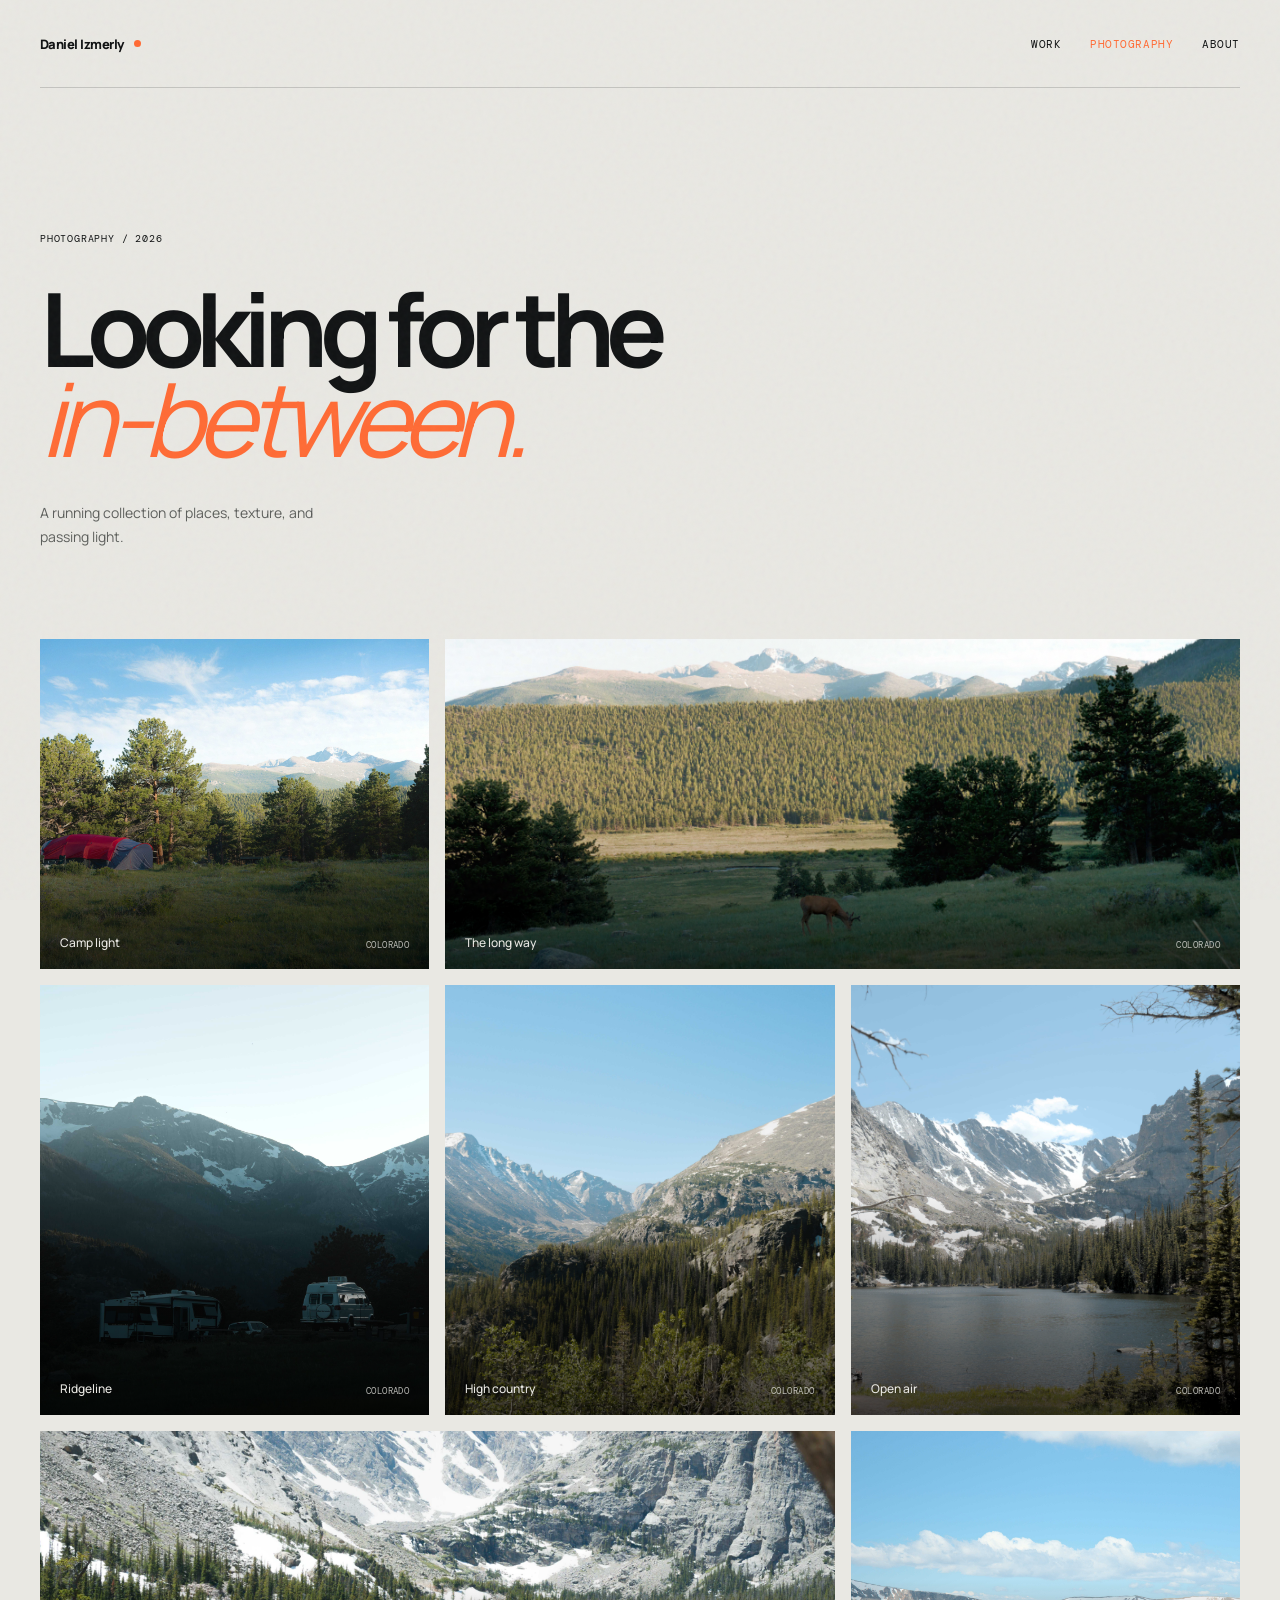
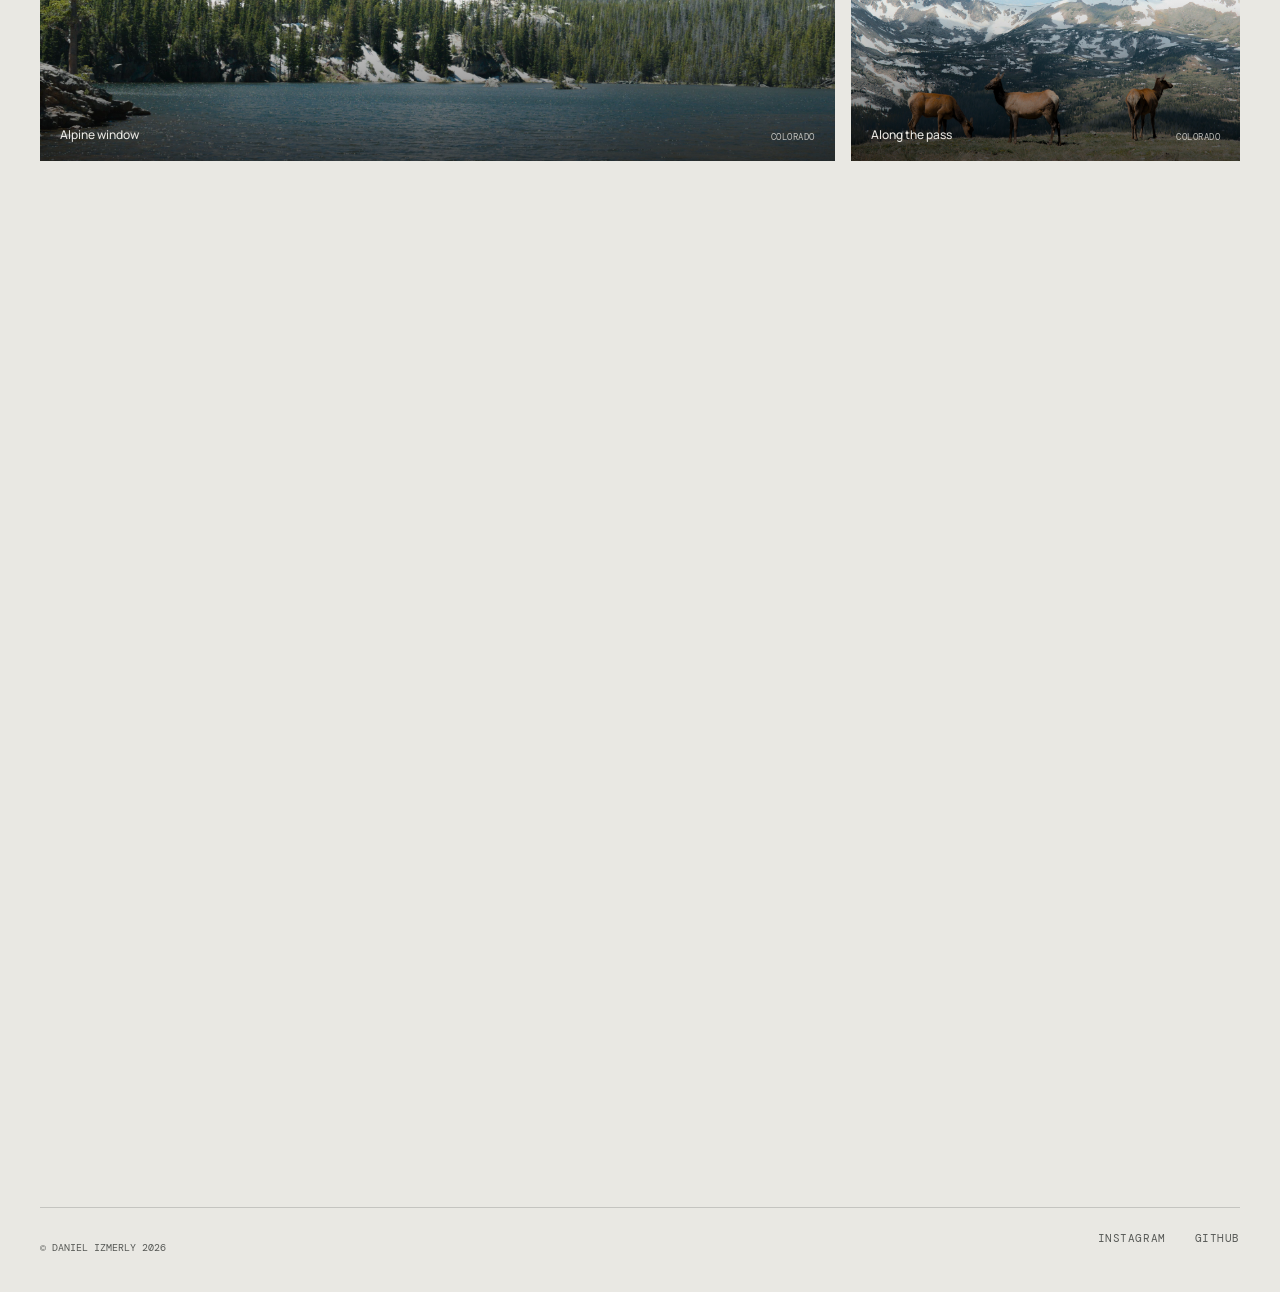
==== photography.html @ 625dc452 "vibecoded ah website" ====
<!doctype html>
<html lang="en"><head><meta charset="UTF-8"><meta name="viewport" content="width=device-width, initial-scale=1.0"><meta name="description" content="Photography by Your Name."><link rel="stylesheet" href="styles.css"><title>Photography — Your Name</title></head>
<body class="photo-page"><div class="grain" aria-hidden="true"></div><header class="site-header"><a class="wordmark" href="index.html" aria-label="Back home"><span data-name>Your Name</span><i></i></a><nav class="desktop-nav" aria-label="Primary navigation"><a href="index.html#work">Work</a><a class="active" href="photography.html">Photography</a><a href="index.html#about">About</a></nav><a class="back-link" href="index.html">← Home</a></header>
<main><section class="photo-hero section-wrap"><p class="eyebrow reveal">Photography / 2026</p><h1 class="reveal">Looking for the<br><em>in-between.</em></h1><p class="reveal">A running collection of places, texture, and passing light.</p></section><section class="photo-grid section-wrap" data-photo-grid aria-label="Photography collection"></section><section class="contact-strip section-wrap reveal"><p>Like what you see?</p><a class="text-link" data-social="instagram" href="#" target="_blank" rel="noreferrer">Follow along on Instagram <span aria-hidden="true">↗</span></a></section></main>
<footer class="site-footer section-wrap"><p>© <span data-name>Your Name</span> <span id="year"></span></p><div><a data-social="instagram" href="#" target="_blank" rel="noreferrer">Instagram</a><a data-social="github" href="#" target="_blank" rel="noreferrer">GitHub</a></div></footer><dialog id="lightbox" aria-label="Photography preview"><button class="close-button" data-close-lightbox aria-label="Close preview">×</button><img data-lightbox-image alt="" hidden><div data-lightbox-placeholder class="lightbox-placeholder"></div><p data-lightbox-caption></p></dialog><script type="module" src="app.js"></script><script>document.querySelector('#year').textContent = new Date().getFullYear()</script></body></html>
---- styles.css ----
@import url('https://fonts.googleapis.com/css2?family=DM+Mono:wght@400;500&family=Manrope:wght@400;500;600;700;800&display=swap');

:root { /* Palette lives here: change these six values to retheme the whole site. */ --ink:#111314; --paper:#e9e8e3; --muted:#989995; --line:rgba(17,19,20,.17); --orange:#ff6b35; --teal:#4fc7c4; --sans:Manrope,Arial,sans-serif; --mono:"DM Mono",monospace; }
* { box-sizing:border-box; } html { scroll-behavior:smooth; } body { margin:0; background:var(--paper); color:var(--ink); font-family:var(--sans); } a { color:inherit; text-decoration:none; } button { font:inherit; } .grain { position:fixed; inset:0; z-index:10; pointer-events:none; opacity:.055; background-image:url("data:image/svg+xml,%3Csvg viewBox='0 0 180 180' xmlns='http://www.w3.org/2000/svg'%3E%3Cfilter id='n'%3E%3CfeTurbulence type='fractalNoise' baseFrequency='.9' numOctaves='4' stitchTiles='stitch'/%3E%3C/filter%3E%3Crect width='100%25' height='100%25' filter='url(%23n)' opacity='.7'/%3E%3C/svg%3E"); }
.section-wrap { width:min(1320px, calc(100% - 80px)); margin-inline:auto; }.site-header { height:88px; width:min(1320px, calc(100% - 80px)); margin:auto; display:flex; align-items:center; justify-content:space-between; position:relative; z-index:20; border-bottom:1px solid var(--line); }.wordmark { display:flex; align-items:center; gap:10px; font-size:13px; font-weight:800; letter-spacing:-.04em; }.wordmark i { width:7px; height:7px; display:block; border-radius:50%; background:var(--orange); }.desktop-nav,.site-footer div { display:flex; gap:29px; font:11px var(--mono); text-transform:uppercase; letter-spacing:.05em; }.desktop-nav a,.site-footer a { transition:color .2s ease; }.desktop-nav a:hover,.site-footer a:hover,.desktop-nav .active { color:var(--orange); }.menu-button,.mobile-nav,.back-link { display:none; }
.hero { position:relative; min-height:calc(100vh - 88px); padding-top:clamp(75px,13vh,170px); overflow:hidden; }.hero-kicker,.eyebrow { margin:0; font:10px var(--mono); text-transform:uppercase; letter-spacing:.08em; }.pulse { width:7px; height:7px; display:inline-block; background:var(--teal); border-radius:50%; margin-right:8px; box-shadow:0 0 0 5px rgba(79,199,196,.15); }.hero h1 { max-width:1120px; margin:45px 0 0; font-size:clamp(48px,7.45vw,120px); letter-spacing:-.075em; line-height:.97; font-weight:700; position:relative; z-index:1; }.hero h1 span { display:block; }.hero h1 span:last-child { color:#4c4d4a; margin-left:clamp(20px,8vw,160px); }.hero-foot { margin-top:clamp(68px,13vh,155px); padding:20px 0; border-top:1px solid var(--line); display:flex; align-items:flex-start; justify-content:space-between; gap:20px; position:relative; z-index:2; }.hero-foot p { max-width:370px; margin:0; font-size:14px; line-height:1.65; color:#4c4d4a; }.round-link { display:flex; gap:20px; align-items:center; padding:13px 16px 13px 20px; border:1px solid var(--ink); border-radius:99px; white-space:nowrap; font:11px var(--mono); text-transform:uppercase; }.round-link span { width:23px; height:23px; display:grid; place-content:center; border-radius:50%; color:var(--paper); background:var(--ink); transition:transform .25s ease; }.round-link:hover span { transform:rotate(-45deg); }.hero-orb { width:clamp(290px,42vw,620px); aspect-ratio:1; position:absolute; right:-11%; bottom:-15%; border-radius:50%; background:radial-gradient(circle at 32% 32%,#e9e7dd 0 3%,#ababaa 4%,#4b4d4a 28%,#202222 58%,#111314 71%); box-shadow:-32px -32px 80px rgba(255,107,53,.13); }
.work-section { padding-top:150px; }.section-heading { display:flex; justify-content:space-between; padding-bottom:15px; border-bottom:1px solid var(--ink); }.project-list { border-bottom:1px solid var(--line); }.project-card { position:relative; display:grid; grid-template-columns:100px 1fr auto; gap:30px; align-items:start; padding:44px 0 39px; border-top:1px solid var(--line); }.project-card:first-child { border-top:0; }.project-number { font:11px var(--mono); color:var(--muted); }.project-card h3 { margin:12px 0 11px; font-size:clamp(25px,3vw,43px); line-height:1; letter-spacing:-.065em; }.project-copy { margin:0; max-width:500px; color:#5e5f5d; font-size:13px; line-height:1.7; }.tags { list-style:none; padding:0; margin:22px 0 0; display:flex; flex-wrap:wrap; gap:6px; }.tags li { padding:5px 8px; border:1px solid var(--line); border-radius:3px; font:9px var(--mono); text-transform:uppercase; }.text-link { align-self:center; font:11px var(--mono); text-transform:uppercase; white-space:nowrap; letter-spacing:.02em; }.text-link span { color:var(--orange); display:inline-block; transition:transform .2s ease; }.text-link:hover span { transform:translate(3px,-3px); }.section-tail { padding-top:26px; text-align:right; }
/* Swap the image path here to feature another photograph on the home page. */
.photo-callout { margin-top:170px; min-height:480px; padding:clamp(40px,6vw,90px); background:linear-gradient(90deg,rgba(17,19,20,.95) 0%,rgba(17,19,20,.76) 48%,rgba(17,19,20,.16) 100%),url("photos/DSC01465.jpg") center/cover; color:var(--paper); position:relative; overflow:hidden; display:flex; flex-direction:column; align-items:flex-start; }.photo-callout h2 { margin:25px 0 0; font-size:clamp(38px,5vw,72px); letter-spacing:-.07em; line-height:.93; }.callout-art { position:absolute; inset:0 0 0 auto; width:43%; background:linear-gradient(137deg,transparent 0 18%,rgba(255,255,255,.1) 18% 19%,transparent 19% 40%,var(--orange) 40% 41%,transparent 41% 66%,transparent 66% 100%); }.callout-art:before { content:""; position:absolute; inset:14% 20%; border-radius:50%; background:radial-gradient(circle at 68% 28%,#f8f7ee 0 2%,#ffb476 3%,#ff6b35 16%,transparent 47%); mix-blend-mode:screen; }.callout-art span { position:absolute; right:36px; bottom:35px; text-align:right; font:10px/1.55 var(--mono); text-transform:uppercase; }.round-link.light { border-color:var(--paper); margin-top:auto; position:relative; z-index:1; }.round-link.light span { background:var(--paper); color:var(--ink); }
.about-section { padding:170px 0; }.about-grid { display:grid; grid-template-columns:1.45fr .55fr; gap:60px; margin-top:35px; }.about-grid h2 { margin:0; font-size:clamp(34px,4.5vw,66px); line-height:.99; letter-spacing:-.065em; }.about-copy { align-self:end; color:#535552; font-size:14px; line-height:1.7; }.about-copy p { margin:0 0 34px; }.site-footer { display:flex; justify-content:space-between; padding:23px 0 28px; border-top:1px solid var(--line); color:#575956; font:10px var(--mono); text-transform:uppercase; }
.photo-hero { padding:clamp(95px,16vh,190px) 0 90px; }.photo-hero h1 { font-size:clamp(55px,8vw,128px); line-height:.88; letter-spacing:-.08em; margin:38px 0; }.photo-hero h1 em { color:var(--orange); font-weight:400; }.photo-hero > p:last-child { max-width:320px; margin:0; color:#5c5e5b; font-size:14px; line-height:1.7; }.photo-grid { display:grid; grid-template-columns:repeat(12,1fr); grid-auto-flow:dense; gap:16px; padding-bottom:140px; }.photo-card { min-height:330px; grid-column:span 4; border:0; padding:0; position:relative; overflow:hidden; background:#2b2c2b; color:var(--paper); text-align:left; cursor:zoom-in; }.photo-card:nth-child(2),.photo-card:nth-child(5) { grid-column:span 8; }.photo-card:nth-child(3) { min-height:430px; }.photo-card img { width:100%; height:100%; position:absolute; inset:0; object-fit:cover; transition:transform .7s cubic-bezier(.2,.8,.2,1); }.photo-card:hover img { transform:scale(1.045); }.photo-shade { position:absolute; inset:0; background:linear-gradient(0deg,rgba(0,0,0,.65),transparent 55%); }.photo-meta { position:absolute; inset:auto 20px 18px; display:flex; justify-content:space-between; align-items:end; font-size:12px; }.photo-meta strong { font-weight:500; }.photo-meta em { font:9px var(--mono); text-transform:uppercase; letter-spacing:.05em; opacity:.78; }.photo-placeholder,.lightbox-placeholder { position:absolute; inset:0; overflow:hidden; }.photo-placeholder:before,.lightbox-placeholder:before { content:""; position:absolute; width:75%; aspect-ratio:1; left:18%; top:10%; border-radius:50%; filter:blur(1px); }.photo-placeholder:after,.lightbox-placeholder:after { content:""; position:absolute; width:160%; height:45%; left:-35%; bottom:-18%; transform:rotate(-16deg); background:rgba(0,0,0,.36); }.photo-placeholder span { position:absolute; z-index:1; top:18px; left:20px; font:10px var(--mono); color:rgba(255,255,255,.7); }.tone-amber { background:linear-gradient(145deg,#312b28,#ad6c4c); }.tone-amber:before { background:radial-gradient(circle,#ffbd88,#ff6b35 27%,transparent 64%); }.tone-teal { background:linear-gradient(145deg,#122727,#519391); }.tone-teal:before { background:radial-gradient(circle,#a8dfd9,#4fc7c4 25%,transparent 65%); }.tone-graphite { background:linear-gradient(145deg,#171819,#777a78); }.tone-graphite:before { background:radial-gradient(circle,#e6e4dc,#797b78 26%,transparent 65%); }.tone-orange { background:linear-gradient(145deg,#4b251b,#d65f31); }.tone-orange:before { background:radial-gradient(circle,#f8d2a8,#ff6b35 25%,transparent 63%); }.tone-silver { background:linear-gradient(145deg,#4e5355,#bab8af); }.tone-silver:before { background:radial-gradient(circle,#f5f4ec,#c4c7c1 23%,transparent 65%); }.contact-strip { border-top:1px solid var(--ink); padding:25px 0 135px; display:flex; align-items:center; justify-content:space-between; font-size:clamp(21px,3vw,40px); letter-spacing:-.05em; }.contact-strip p { margin:0; }
dialog { width:min(90vw,1000px); padding:0; border:0; background:transparent; color:var(--paper); } dialog::backdrop { background:rgba(0,0,0,.83); backdrop-filter:blur(8px); } dialog img,dialog .lightbox-placeholder { position:relative; display:block; width:100%; max-height:78vh; object-fit:contain; background:#202222; } dialog .lightbox-placeholder { height:min(68vw,600px); } dialog p { margin:12px 0; font:11px var(--mono); text-transform:uppercase; }.close-button { position:fixed; top:24px; right:28px; width:42px; height:42px; border:1px solid rgba(255,255,255,.55); border-radius:50%; color:white; background:transparent; font-size:27px; cursor:pointer; }.reveal { opacity:0; transform:translateY(18px); transition:opacity .7s ease,transform .7s cubic-bezier(.2,.65,.2,1); }.reveal.is-visible { opacity:1; transform:translateY(0); }
@media (prefers-reduced-motion:reduce) { *,*::before,*::after { scroll-behavior:auto!important; animation-duration:.01ms!important; transition-duration:.01ms!important; } .reveal { opacity:1; transform:none; } }
/* A compact mobile layout, including the accessible menu toggle. */
@media (max-width:760px) { .section-wrap,.site-header { width:calc(100% - 40px); }.site-header { height:74px; }.desktop-nav { display:none; }.menu-button { display:block; padding:0; border:0; background:transparent; font:10px var(--mono); text-transform:uppercase; }.mobile-nav { display:none; position:absolute; right:0; top:64px; width:190px; padding:16px; background:var(--ink); color:var(--paper); box-shadow:0 12px 30px rgba(0,0,0,.18); }.mobile-nav.is-open { display:grid; gap:15px; }.mobile-nav a { font:11px var(--mono); text-transform:uppercase; }.back-link { display:block; font:10px var(--mono); text-transform:uppercase; }.hero { min-height:600px; padding-top:78px; }.hero h1 { margin-top:35px; font-size:14vw; }.hero h1 span:last-child { margin-left:24px; }.hero-foot { margin-top:75px; }.hero-foot p { font-size:12px; }.round-link { padding:10px 11px 10px 14px; font-size:9px; gap:9px; }.round-link span { width:19px; height:19px; }.hero-orb { width:310px; right:-30%; bottom:-8%; }.work-section { padding-top:100px; }.project-card { grid-template-columns:35px 1fr; padding:32px 0; gap:16px; }.project-card .text-link { grid-column:2; margin-top:8px; }.photo-callout { margin-top:95px; min-height:430px; padding:32px; }.callout-art { width:58%; opacity:.84; }.about-section { padding:100px 0; }.about-grid { grid-template-columns:1fr; gap:34px; }.site-footer { align-items:flex-start; gap:20px; flex-direction:column; }.site-footer div { gap:16px; }.photo-hero { padding:95px 0 65px; }.photo-grid { grid-template-columns:1fr; gap:12px; padding-bottom:85px; }.photo-card,.photo-card:nth-child(2),.photo-card:nth-child(5) { min-height:310px; grid-column:auto; }.photo-card:nth-child(3) { min-height:380px; }.contact-strip { padding-bottom:85px; flex-direction:column; gap:20px; align-items:flex-start; } }
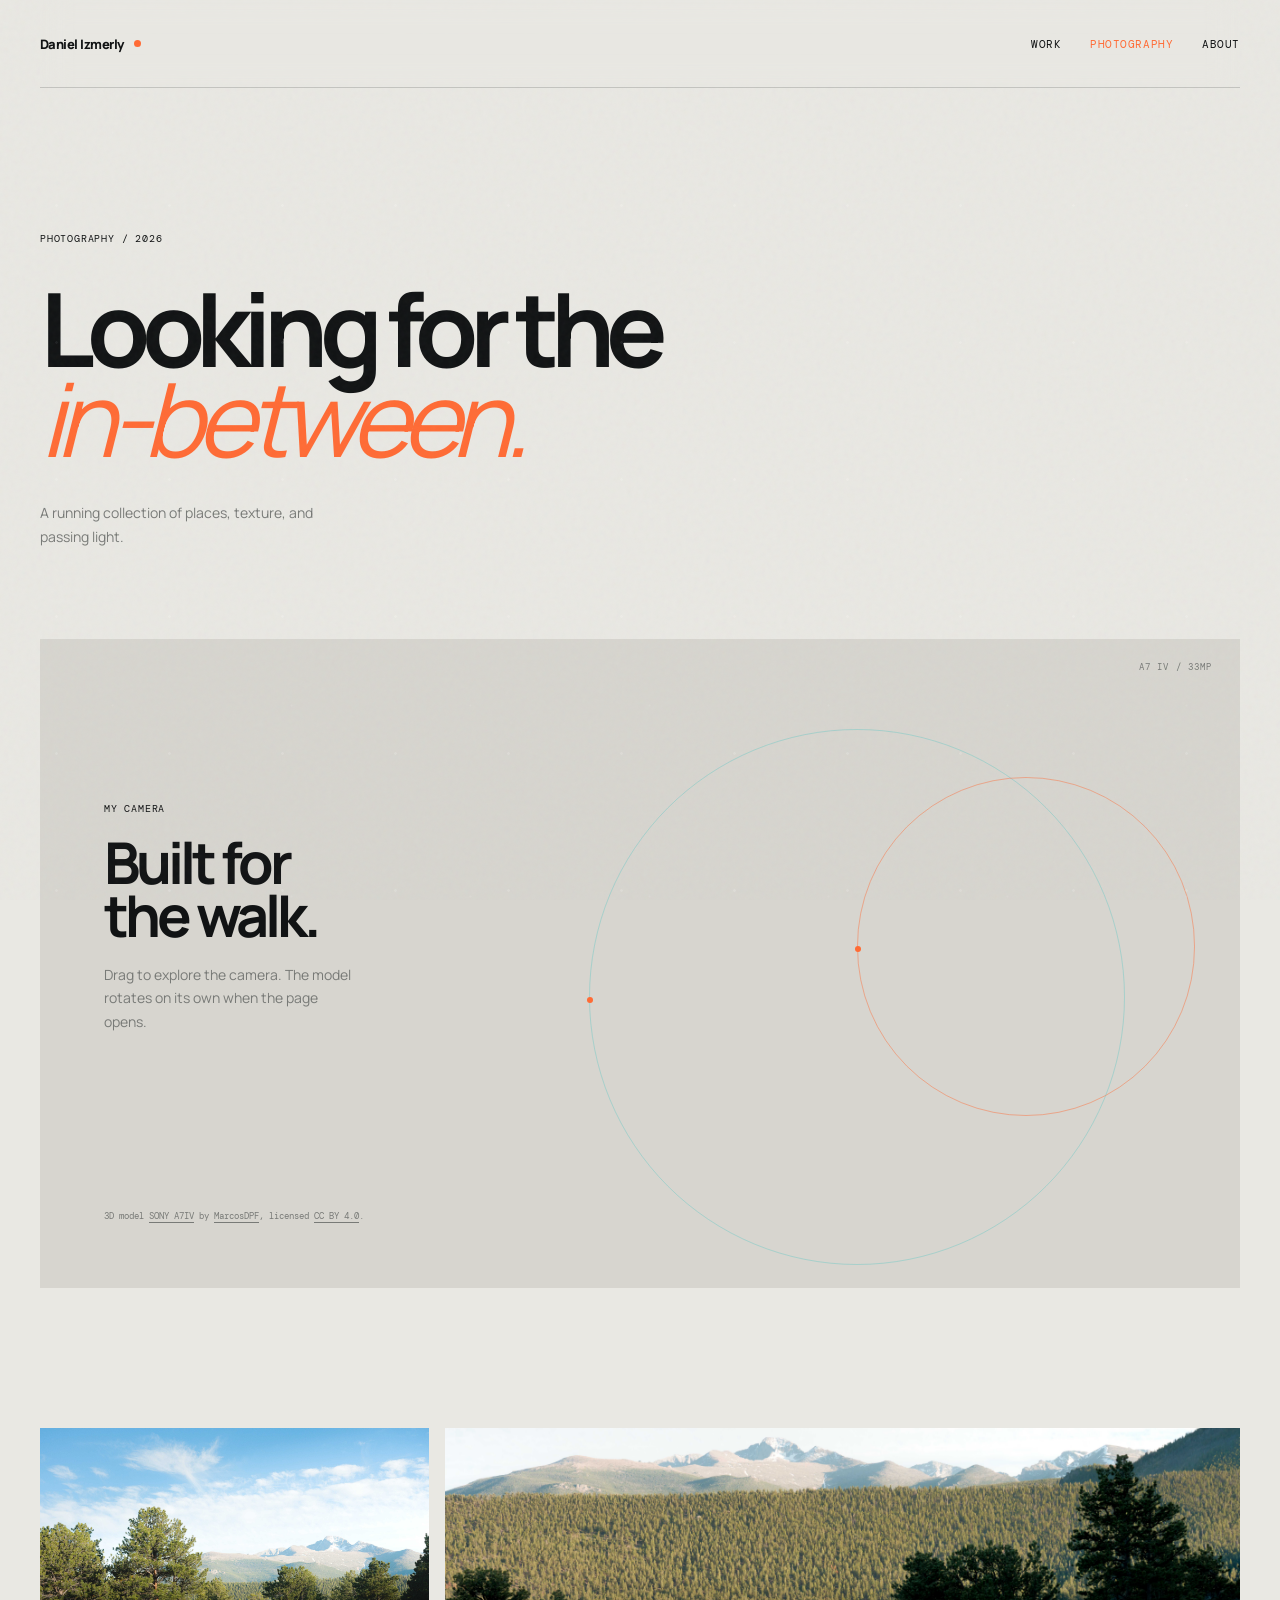
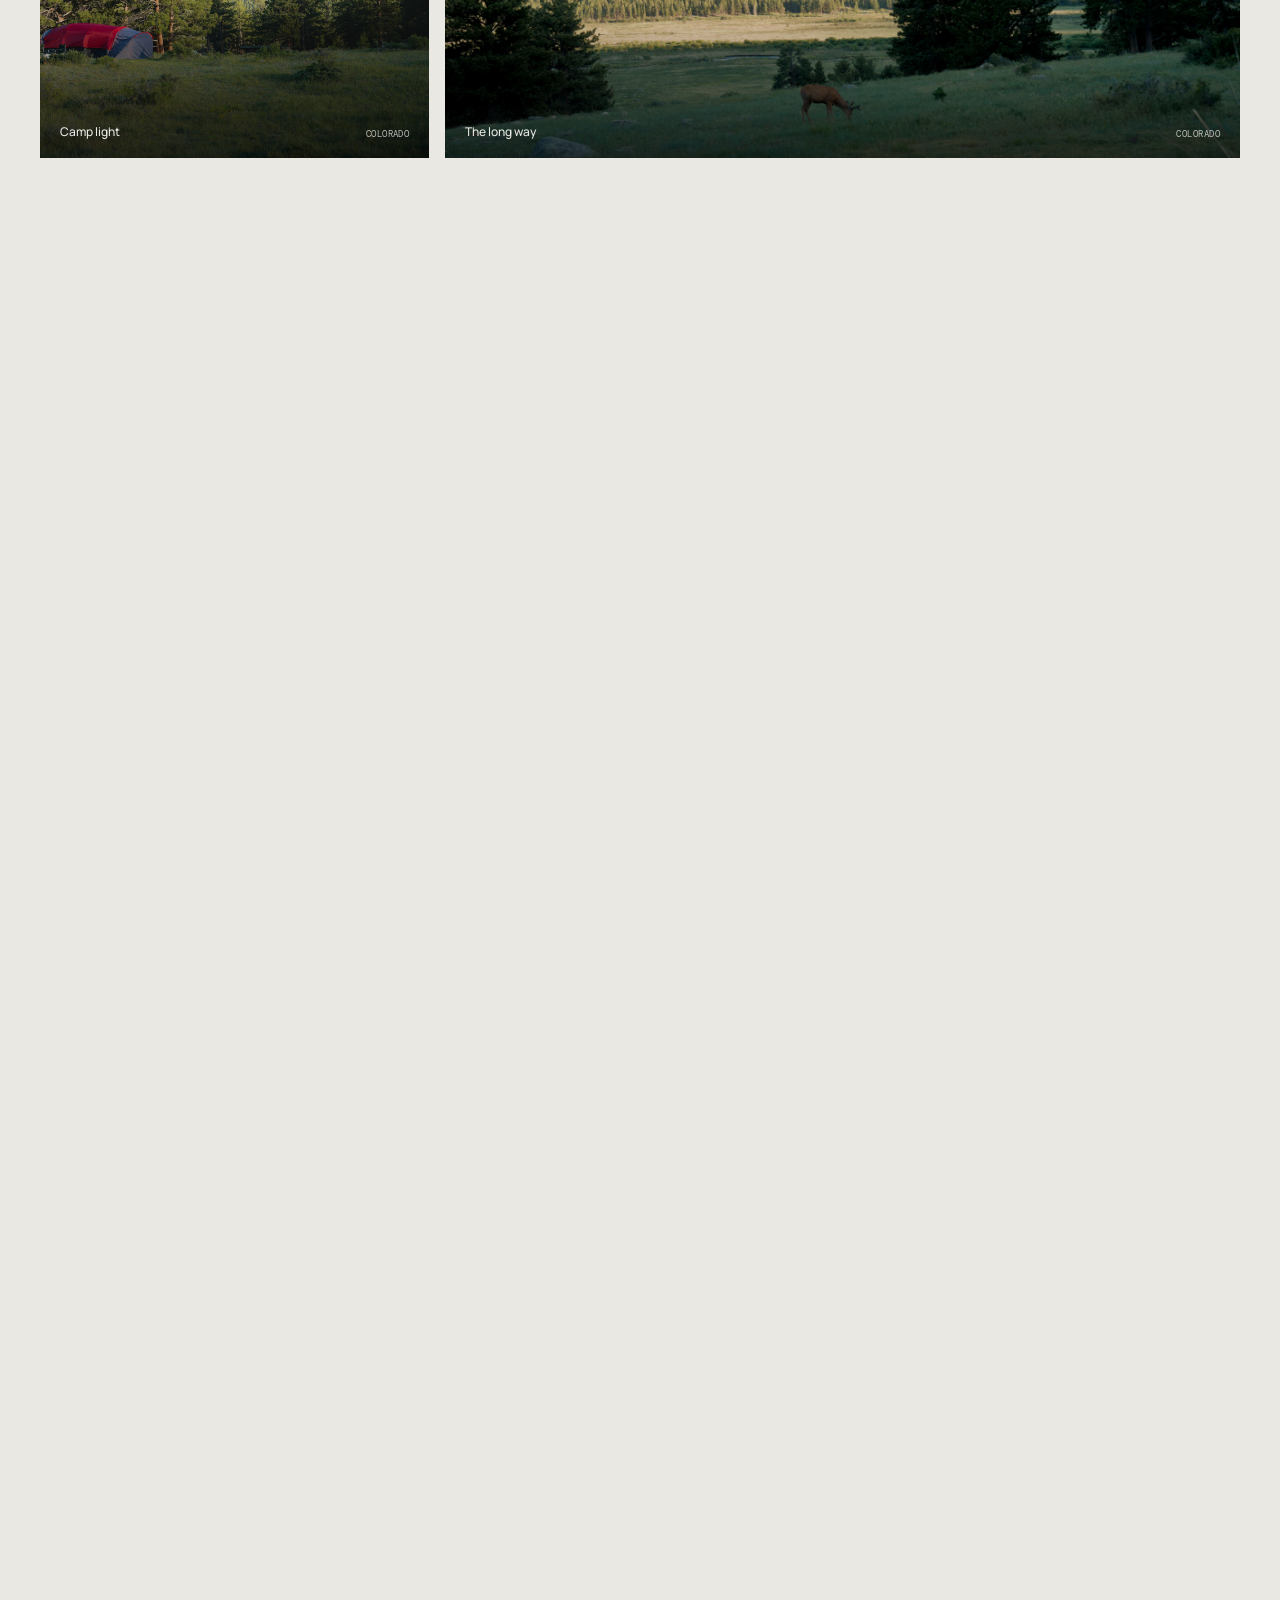
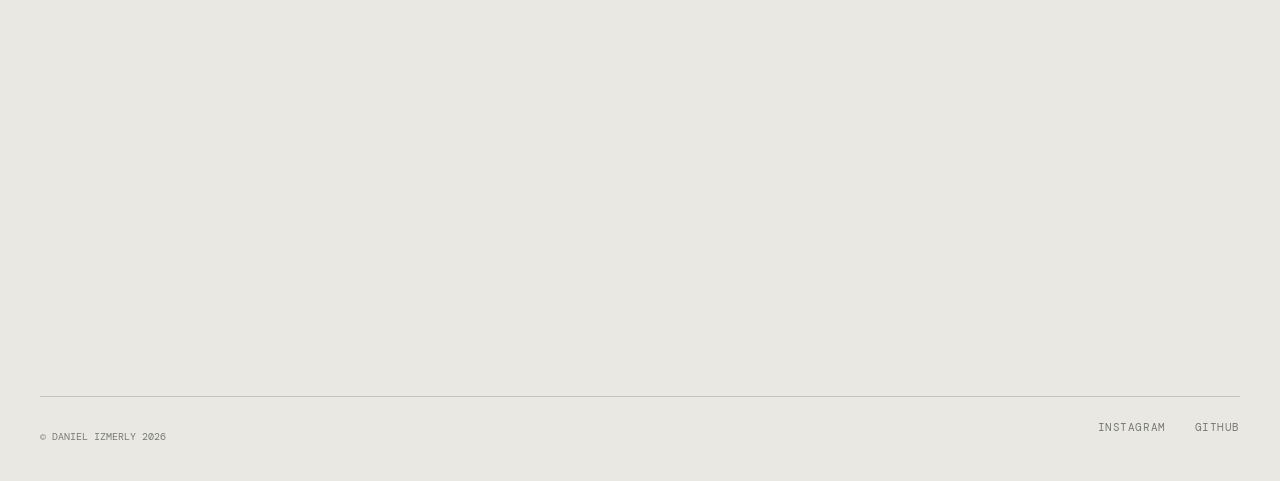
==== commit cce2b37b: "Create cinematic portfolio hero and interactive photography showcase" ====
--- a/photography.html
+++ b/photography.html
@@ -1,5 +1,74 @@
 <!doctype html>
-<html lang="en"><head><meta charset="UTF-8"><meta name="viewport" content="width=device-width, initial-scale=1.0"><meta name="description" content="Photography by Your Name."><link rel="stylesheet" href="styles.css"><title>Photography — Your Name</title></head>
-<body class="photo-page"><div class="grain" aria-hidden="true"></div><header class="site-header"><a class="wordmark" href="index.html" aria-label="Back home"><span data-name>Your Name</span><i></i></a><nav class="desktop-nav" aria-label="Primary navigation"><a href="index.html#work">Work</a><a class="active" href="photography.html">Photography</a><a href="index.html#about">About</a></nav><a class="back-link" href="index.html">← Home</a></header>
-<main><section class="photo-hero section-wrap"><p class="eyebrow reveal">Photography / 2026</p><h1 class="reveal">Looking for the<br><em>in-between.</em></h1><p class="reveal">A running collection of places, texture, and passing light.</p></section><section class="photo-grid section-wrap" data-photo-grid aria-label="Photography collection"></section><section class="contact-strip section-wrap reveal"><p>Like what you see?</p><a class="text-link" data-social="instagram" href="#" target="_blank" rel="noreferrer">Follow along on Instagram <span aria-hidden="true">↗</span></a></section></main>
-<footer class="site-footer section-wrap"><p>© <span data-name>Your Name</span> <span id="year"></span></p><div><a data-social="instagram" href="#" target="_blank" rel="noreferrer">Instagram</a><a data-social="github" href="#" target="_blank" rel="noreferrer">GitHub</a></div></footer><dialog id="lightbox" aria-label="Photography preview"><button class="close-button" data-close-lightbox aria-label="Close preview">×</button><img data-lightbox-image alt="" hidden><div data-lightbox-placeholder class="lightbox-placeholder"></div><p data-lightbox-caption></p></dialog><script type="module" src="app.js"></script><script>document.querySelector('#year').textContent = new Date().getFullYear()</script></body></html>
+<html lang="en">
+  <head>
+    <meta charset="UTF-8" />
+    <meta name="viewport" content="width=device-width, initial-scale=1.0" />
+    <meta name="description" content="Photography by Daniel Izmerly." />
+    <link rel="stylesheet" href="styles.css" />
+    <title>Photography — Daniel Izmerly</title>
+  </head>
+
+  <body class="photo-page">
+    <div class="grain" aria-hidden="true"></div>
+
+    <header class="site-header">
+      <a class="wordmark" href="index.html" aria-label="Back home"><span data-name>Daniel Izmerly</span><i></i></a>
+      <nav class="desktop-nav" aria-label="Primary navigation">
+        <a href="index.html#work">Work</a>
+        <a class="active" href="photography.html">Photography</a>
+        <a href="index.html#about">About</a>
+      </nav>
+      <a class="back-link" href="index.html">← Home</a>
+    </header>
+
+    <main>
+      <section class="photo-hero section-wrap">
+        <p class="eyebrow reveal">Photography / 2026</p>
+        <h1 class="reveal">Looking for the<br /><em>in-between.</em></h1>
+        <p class="reveal">A running collection of places, texture, and passing light.</p>
+      </section>
+
+      <!-- Interactive A7 IV model: CC BY attribution is kept visible below. -->
+      <section class="camera-stage section-wrap reveal" aria-label="Interactive Sony A7 IV camera model">
+        <div class="camera-copy">
+          <p class="eyebrow">My camera</p>
+          <h2>Built for<br />the walk.</h2>
+          <p>Drag to explore the camera. The model rotates on its own when the page opens.</p>
+        </div>
+        <div class="camera-viewer">
+          <div class="camera-ring ring-a" aria-hidden="true"></div>
+          <div class="camera-ring ring-b" aria-hidden="true"></div>
+          <iframe
+            title="Interactive Sony A7 IV 3D model"
+            src="https://sketchfab.com/models/874d213bf51b4523b81abc95d3e24c03/embed?autospin=1&autostart=1&ui_controls=0&ui_infos=0&ui_stop=0"
+            allow="autoplay; fullscreen; xr-spatial-tracking"
+            allowfullscreen
+          ></iframe>
+        </div>
+        <p class="camera-credit">3D model <a href="https://sketchfab.com/3d-models/sony-a7iv-874d213bf51b4523b81abc95d3e24c03" target="_blank" rel="noreferrer">SONY A7IV</a> by <a href="https://sketchfab.com/MarcosDPF" target="_blank" rel="noreferrer">MarcosDPF</a>, licensed <a href="https://creativecommons.org/licenses/by/4.0/" target="_blank" rel="noreferrer">CC BY 4.0</a>.</p>
+      </section>
+
+      <section class="photo-grid section-wrap" data-photo-grid aria-label="Photography collection"></section>
+
+      <section class="contact-strip section-wrap reveal">
+        <p>Like what you see?</p>
+        <a class="text-link" data-social="instagram" href="#" target="_blank" rel="noreferrer">Follow along on Instagram <span aria-hidden="true">↗</span></a>
+      </section>
+    </main>
+
+    <footer class="site-footer section-wrap">
+      <p>© <span data-name>Daniel Izmerly</span> <span id="year"></span></p>
+      <div><a data-social="instagram" href="#" target="_blank" rel="noreferrer">Instagram</a><a data-social="github" href="#" target="_blank" rel="noreferrer">GitHub</a></div>
+    </footer>
+
+    <dialog id="lightbox" aria-label="Photography preview">
+      <button class="close-button" data-close-lightbox aria-label="Close preview">×</button>
+      <img data-lightbox-image alt="" hidden />
+      <div data-lightbox-placeholder class="lightbox-placeholder"></div>
+      <p data-lightbox-caption></p>
+    </dialog>
+
+    <script type="module" src="app.js"></script>
+    <script>document.querySelector('#year').textContent = new Date().getFullYear()</script>
+  </body>
+</html>
--- a/styles.css
+++ b/styles.css
@@ -8,8 +8,145 @@
 /* Swap the image path here to feature another photograph on the home page. */
 .photo-callout { margin-top:170px; min-height:480px; padding:clamp(40px,6vw,90px); background:linear-gradient(90deg,rgba(17,19,20,.95) 0%,rgba(17,19,20,.76) 48%,rgba(17,19,20,.16) 100%),url("photos/DSC01465.jpg") center/cover; color:var(--paper); position:relative; overflow:hidden; display:flex; flex-direction:column; align-items:flex-start; }.photo-callout h2 { margin:25px 0 0; font-size:clamp(38px,5vw,72px); letter-spacing:-.07em; line-height:.93; }.callout-art { position:absolute; inset:0 0 0 auto; width:43%; background:linear-gradient(137deg,transparent 0 18%,rgba(255,255,255,.1) 18% 19%,transparent 19% 40%,var(--orange) 40% 41%,transparent 41% 66%,transparent 66% 100%); }.callout-art:before { content:""; position:absolute; inset:14% 20%; border-radius:50%; background:radial-gradient(circle at 68% 28%,#f8f7ee 0 2%,#ffb476 3%,#ff6b35 16%,transparent 47%); mix-blend-mode:screen; }.callout-art span { position:absolute; right:36px; bottom:35px; text-align:right; font:10px/1.55 var(--mono); text-transform:uppercase; }.round-link.light { border-color:var(--paper); margin-top:auto; position:relative; z-index:1; }.round-link.light span { background:var(--paper); color:var(--ink); }
 .about-section { padding:170px 0; }.about-grid { display:grid; grid-template-columns:1.45fr .55fr; gap:60px; margin-top:35px; }.about-grid h2 { margin:0; font-size:clamp(34px,4.5vw,66px); line-height:.99; letter-spacing:-.065em; }.about-copy { align-self:end; color:#535552; font-size:14px; line-height:1.7; }.about-copy p { margin:0 0 34px; }.site-footer { display:flex; justify-content:space-between; padding:23px 0 28px; border-top:1px solid var(--line); color:#575956; font:10px var(--mono); text-transform:uppercase; }
+.contact-section { padding:clamp(55px,8vw,110px); background:#d7d5cf; display:grid; grid-template-columns:.85fr 1.15fr; gap:clamp(45px,8vw,130px); margin-bottom:140px; }.contact-section h2 { margin:21px 0; font-size:clamp(38px,4.5vw,67px); letter-spacing:-.07em; line-height:.94; }.contact-section > div > p:last-child { max-width:270px; color:#575956; font-size:14px; line-height:1.7; }.contact-form { display:grid; grid-template-columns:1fr 1fr; gap:20px; align-content:start; }.contact-form label { display:grid; gap:9px; font:10px var(--mono); text-transform:uppercase; letter-spacing:.06em; }.contact-form input,.contact-form textarea { width:100%; border:0; border-bottom:1px solid var(--ink); border-radius:0; padding:9px 0; color:var(--ink); background:transparent; outline:0; font:15px var(--sans); resize:vertical; }.contact-form input:focus,.contact-form textarea:focus { border-color:var(--orange); box-shadow:0 2px 0 var(--orange); }.message-field,.form-foot { grid-column:1/-1; }.honeypot { position:absolute; left:-9999px; }.form-foot { display:flex; align-items:center; justify-content:space-between; gap:20px; margin-top:9px; }.form-foot p { min-height:17px; margin:0; color:#575956; font-size:11px; }.send-button { border:0; border-radius:99px; padding:13px 16px 13px 20px; color:var(--paper); background:var(--ink); cursor:pointer; font:10px var(--mono); text-transform:uppercase; white-space:nowrap; }.send-button:disabled { opacity:.6; cursor:wait; }.send-button span { color:var(--teal); }
 .photo-hero { padding:clamp(95px,16vh,190px) 0 90px; }.photo-hero h1 { font-size:clamp(55px,8vw,128px); line-height:.88; letter-spacing:-.08em; margin:38px 0; }.photo-hero h1 em { color:var(--orange); font-weight:400; }.photo-hero > p:last-child { max-width:320px; margin:0; color:#5c5e5b; font-size:14px; line-height:1.7; }.photo-grid { display:grid; grid-template-columns:repeat(12,1fr); grid-auto-flow:dense; gap:16px; padding-bottom:140px; }.photo-card { min-height:330px; grid-column:span 4; border:0; padding:0; position:relative; overflow:hidden; background:#2b2c2b; color:var(--paper); text-align:left; cursor:zoom-in; }.photo-card:nth-child(2),.photo-card:nth-child(5) { grid-column:span 8; }.photo-card:nth-child(3) { min-height:430px; }.photo-card img { width:100%; height:100%; position:absolute; inset:0; object-fit:cover; transition:transform .7s cubic-bezier(.2,.8,.2,1); }.photo-card:hover img { transform:scale(1.045); }.photo-shade { position:absolute; inset:0; background:linear-gradient(0deg,rgba(0,0,0,.65),transparent 55%); }.photo-meta { position:absolute; inset:auto 20px 18px; display:flex; justify-content:space-between; align-items:end; font-size:12px; }.photo-meta strong { font-weight:500; }.photo-meta em { font:9px var(--mono); text-transform:uppercase; letter-spacing:.05em; opacity:.78; }.photo-placeholder,.lightbox-placeholder { position:absolute; inset:0; overflow:hidden; }.photo-placeholder:before,.lightbox-placeholder:before { content:""; position:absolute; width:75%; aspect-ratio:1; left:18%; top:10%; border-radius:50%; filter:blur(1px); }.photo-placeholder:after,.lightbox-placeholder:after { content:""; position:absolute; width:160%; height:45%; left:-35%; bottom:-18%; transform:rotate(-16deg); background:rgba(0,0,0,.36); }.photo-placeholder span { position:absolute; z-index:1; top:18px; left:20px; font:10px var(--mono); color:rgba(255,255,255,.7); }.tone-amber { background:linear-gradient(145deg,#312b28,#ad6c4c); }.tone-amber:before { background:radial-gradient(circle,#ffbd88,#ff6b35 27%,transparent 64%); }.tone-teal { background:linear-gradient(145deg,#122727,#519391); }.tone-teal:before { background:radial-gradient(circle,#a8dfd9,#4fc7c4 25%,transparent 65%); }.tone-graphite { background:linear-gradient(145deg,#171819,#777a78); }.tone-graphite:before { background:radial-gradient(circle,#e6e4dc,#797b78 26%,transparent 65%); }.tone-orange { background:linear-gradient(145deg,#4b251b,#d65f31); }.tone-orange:before { background:radial-gradient(circle,#f8d2a8,#ff6b35 25%,transparent 63%); }.tone-silver { background:linear-gradient(145deg,#4e5355,#bab8af); }.tone-silver:before { background:radial-gradient(circle,#f5f4ec,#c4c7c1 23%,transparent 65%); }.contact-strip { border-top:1px solid var(--ink); padding:25px 0 135px; display:flex; align-items:center; justify-content:space-between; font-size:clamp(21px,3vw,40px); letter-spacing:-.05em; }.contact-strip p { margin:0; }
 dialog { width:min(90vw,1000px); padding:0; border:0; background:transparent; color:var(--paper); } dialog::backdrop { background:rgba(0,0,0,.83); backdrop-filter:blur(8px); } dialog img,dialog .lightbox-placeholder { position:relative; display:block; width:100%; max-height:78vh; object-fit:contain; background:#202222; } dialog .lightbox-placeholder { height:min(68vw,600px); } dialog p { margin:12px 0; font:11px var(--mono); text-transform:uppercase; }.close-button { position:fixed; top:24px; right:28px; width:42px; height:42px; border:1px solid rgba(255,255,255,.55); border-radius:50%; color:white; background:transparent; font-size:27px; cursor:pointer; }.reveal { opacity:0; transform:translateY(18px); transition:opacity .7s ease,transform .7s cubic-bezier(.2,.65,.2,1); }.reveal.is-visible { opacity:1; transform:translateY(0); }
 @media (prefers-reduced-motion:reduce) { *,*::before,*::after { scroll-behavior:auto!important; animation-duration:.01ms!important; transition-duration:.01ms!important; } .reveal { opacity:1; transform:none; } }
 /* A compact mobile layout, including the accessible menu toggle. */
-@media (max-width:760px) { .section-wrap,.site-header { width:calc(100% - 40px); }.site-header { height:74px; }.desktop-nav { display:none; }.menu-button { display:block; padding:0; border:0; background:transparent; font:10px var(--mono); text-transform:uppercase; }.mobile-nav { display:none; position:absolute; right:0; top:64px; width:190px; padding:16px; background:var(--ink); color:var(--paper); box-shadow:0 12px 30px rgba(0,0,0,.18); }.mobile-nav.is-open { display:grid; gap:15px; }.mobile-nav a { font:11px var(--mono); text-transform:uppercase; }.back-link { display:block; font:10px var(--mono); text-transform:uppercase; }.hero { min-height:600px; padding-top:78px; }.hero h1 { margin-top:35px; font-size:14vw; }.hero h1 span:last-child { margin-left:24px; }.hero-foot { margin-top:75px; }.hero-foot p { font-size:12px; }.round-link { padding:10px 11px 10px 14px; font-size:9px; gap:9px; }.round-link span { width:19px; height:19px; }.hero-orb { width:310px; right:-30%; bottom:-8%; }.work-section { padding-top:100px; }.project-card { grid-template-columns:35px 1fr; padding:32px 0; gap:16px; }.project-card .text-link { grid-column:2; margin-top:8px; }.photo-callout { margin-top:95px; min-height:430px; padding:32px; }.callout-art { width:58%; opacity:.84; }.about-section { padding:100px 0; }.about-grid { grid-template-columns:1fr; gap:34px; }.site-footer { align-items:flex-start; gap:20px; flex-direction:column; }.site-footer div { gap:16px; }.photo-hero { padding:95px 0 65px; }.photo-grid { grid-template-columns:1fr; gap:12px; padding-bottom:85px; }.photo-card,.photo-card:nth-child(2),.photo-card:nth-child(5) { min-height:310px; grid-column:auto; }.photo-card:nth-child(3) { min-height:380px; }.contact-strip { padding-bottom:85px; flex-direction:column; gap:20px; align-items:flex-start; } }
+@media (max-width:760px) { .section-wrap,.site-header { width:calc(100% - 40px); }.site-header { height:74px; }.desktop-nav { display:none; }.menu-button { display:block; padding:0; border:0; background:transparent; font:10px var(--mono); text-transform:uppercase; }.mobile-nav { display:none; position:absolute; right:0; top:64px; width:190px; padding:16px; background:var(--ink); color:var(--paper); box-shadow:0 12px 30px rgba(0,0,0,.18); }.mobile-nav.is-open { display:grid; gap:15px; }.mobile-nav a { font:11px var(--mono); text-transform:uppercase; }.back-link { display:block; font:10px var(--mono); text-transform:uppercase; }.hero { min-height:600px; padding-top:78px; }.hero h1 { margin-top:35px; font-size:14vw; }.hero h1 span:last-child { margin-left:24px; }.hero-foot { margin-top:75px; }.hero-foot p { font-size:12px; }.round-link { padding:10px 11px 10px 14px; font-size:9px; gap:9px; }.round-link span { width:19px; height:19px; }.hero-orb { width:310px; right:-30%; bottom:-8%; }.work-section { padding-top:100px; }.project-card { grid-template-columns:35px 1fr; padding:32px 0; gap:16px; }.project-card .text-link { grid-column:2; margin-top:8px; }.photo-callout { margin-top:95px; min-height:430px; padding:32px; }.callout-art { width:58%; opacity:.84; }.about-section { padding:100px 0; }.about-grid { grid-template-columns:1fr; gap:34px; }.contact-section { grid-template-columns:1fr; gap:42px; padding:38px 25px; margin-bottom:85px; }.contact-form { grid-template-columns:1fr; }.message-field,.form-foot { grid-column:auto; }.form-foot { align-items:flex-start; flex-direction:column; }.site-footer { align-items:flex-start; gap:20px; flex-direction:column; }.site-footer div { gap:16px; }.photo-hero { padding:95px 0 65px; }.photo-grid { grid-template-columns:1fr; gap:12px; padding-bottom:85px; }.photo-card,.photo-card:nth-child(2),.photo-card:nth-child(5) { min-height:310px; grid-column:auto; }.photo-card:nth-child(3) { min-height:380px; }.contact-strip { padding-bottom:85px; flex-direction:column; gap:20px; align-items:flex-start; } }
+
+/* ── Dark-first adaptive theme + cinematic hero layer ─────────────────── */
+:root {
+  --ink: #f1f0ea;
+  --paper: #111314;
+  --muted: #969995;
+  --line: rgba(241, 240, 234, 0.16);
+  --surface: #1a1c1c;
+  --surface-soft: #252726;
+}
+
+@media (prefers-color-scheme: light) {
+  :root {
+    --ink: #111314;
+    --paper: #e9e8e3;
+    --muted: #787a77;
+    --line: rgba(17, 19, 20, 0.17);
+    --surface: #d7d5cf;
+    --surface-soft: #deddd8;
+  }
+}
+
+body { background: var(--paper); color: var(--ink); }
+.site-header { backdrop-filter: blur(14px); }
+.desktop-nav a:hover, .site-footer a:hover, .desktop-nav .active { color: var(--orange); }
+.hero {
+  min-height: max(720px, calc(100vh - 88px));
+  display: grid;
+  align-items: end;
+  isolation: isolate;
+  padding-top: 0;
+  overflow: hidden;
+}
+.hero-media { position: absolute; inset: 0; z-index: -2; overflow: hidden; }
+.hero-photo {
+  position: absolute;
+  inset: -8%;
+  background: url("photos/DSC01465.jpg") center 57% / cover no-repeat;
+  filter: saturate(0.72) contrast(1.1) brightness(0.58);
+  will-change: transform;
+}
+.hero-scrim { position: absolute; inset: 0; background: linear-gradient(90deg, rgba(10, 11, 12, 0.87) 0%, rgba(10, 11, 12, 0.44) 51%, rgba(10, 11, 12, 0.18) 100%), linear-gradient(0deg, rgba(10, 11, 12, 0.78), transparent 58%); }
+.hero-frame { position: absolute; inset: 26px; border: 1px solid rgba(241, 240, 234, 0.25); will-change: transform; }
+.hero-frame::before, .hero-frame::after { content: ""; position: absolute; background: var(--teal); }
+.hero-frame::before { width: 1px; height: 42px; top: -1px; left: 20%; transform: scaleY(0); transform-origin: top; }
+.hero-frame::after { width: 42px; height: 1px; right: 8%; bottom: -1px; transform: scaleX(0); transform-origin: right; }
+.hero-content { width: 100%; padding: 0 0 34px; position: relative; z-index: 1; }
+.hero-kicker { color: rgba(241, 240, 234, 0.78); }
+.hero h1, .hero-title { margin: clamp(28px, 5vw, 70px) 0 0; max-width: 1200px; color: #f8f7ef; text-shadow: 0 5px 24px rgba(0, 0, 0, 0.22); }
+.hero h1 span { overflow: hidden; color: inherit; margin: 0; transform: none; }
+.hero h1 span::after { content: ""; display: block; }
+.hero-title span { transform: translateY(108%); opacity: 0; transition: transform 1.1s cubic-bezier(.16, 1, .3, 1), opacity .7s ease; }
+.hero-title span:last-child { padding-left: clamp(20px, 8vw, 160px); color: rgba(241, 240, 234, 0.68); transition-delay: .12s; }
+body.is-loaded .hero-title span { transform: translateY(0); opacity: 1; }
+body.is-loaded .hero-frame::before { animation: draw-vertical .8s cubic-bezier(.16, 1, .3, 1) .45s forwards; }
+body.is-loaded .hero-frame::after { animation: draw-horizontal .8s cubic-bezier(.16, 1, .3, 1) .62s forwards; }
+.hero-foot { margin-top: clamp(56px, 11vh, 140px); border-top-color: rgba(241, 240, 234, 0.32); color: #f1f0ea; }
+.hero-foot p { color: rgba(241, 240, 234, 0.78); }
+.round-link { border-color: currentColor; background: rgba(15, 17, 18, 0.2); backdrop-filter: blur(8px); }
+.round-link span { background: var(--orange); color: #111314; }
+.hero-index { position: absolute; right: 48px; bottom: 53px; margin: 0; color: rgba(241, 240, 234, 0.62); font: 10px var(--mono); letter-spacing: .1em; writing-mode: vertical-rl; }
+.section-heading { border-color: var(--ink); }
+.project-copy, .about-copy, .contact-section > div > p:last-child, .photo-hero > p:last-child { color: var(--muted); }
+.tags li { border-color: var(--line); }
+.photo-callout { background-color: var(--surface); }
+.contact-section { background: var(--surface); }
+.contact-form input, .contact-form textarea { color: var(--ink); border-bottom-color: var(--ink); }
+.site-footer { color: var(--muted); }
+.photo-hero h1 em { color: var(--orange); }
+.reveal { transform: translateY(28px); transition-duration: .9s; }
+.photo-card { background: var(--surface-soft); }
+
+/* Fine grain, white dust, and concentric orbits add movement without an asset. */
+body::before {
+  content: "";
+  position: fixed;
+  inset: 0;
+  z-index: 12;
+  pointer-events: none;
+  opacity: .42;
+  background-image: radial-gradient(circle, rgba(255,255,255,.75) 0 1px, transparent 1.6px), radial-gradient(circle, rgba(255,255,255,.5) 0 .7px, transparent 1.3px);
+  background-position: 0 0, 23px 37px;
+  background-size: 113px 137px, 179px 191px;
+  mix-blend-mode: soft-light;
+  animation: dust-drift 18s linear infinite alternate;
+}
+.hero-orbit { position: absolute; border: 1px solid rgba(241,240,234,.27); border-radius: 50%; pointer-events: none; }
+.orbit-one { width: min(55vw, 820px); aspect-ratio: 1; right: -16vw; top: -26vw; animation: orbit-turn 28s linear infinite; }
+.orbit-two { width: min(34vw, 470px); aspect-ratio: 1; right: 14vw; bottom: -26vw; border-color: rgba(79,199,196,.46); animation: orbit-turn 21s linear reverse infinite; }
+.hero-orbit::before { content: ""; position: absolute; width: 7px; height: 7px; top: 50%; left: -4px; border-radius: 50%; background: var(--orange); box-shadow: 0 0 0 7px rgba(255,107,53,.12); }
+
+/* A terminal-like visual language gives the development work its own identity. */
+.work-section { position: relative; }
+.work-section::before { content: ">_ build / selected"; position: absolute; right: 0; top: 118px; color: var(--teal); opacity: .78; font: 10px var(--mono); letter-spacing: .06em; }
+.project-list { position: relative; overflow: hidden; background-image: linear-gradient(rgba(79,199,196,.055) 1px, transparent 1px), linear-gradient(90deg, rgba(79,199,196,.055) 1px, transparent 1px); background-size: 36px 36px; }
+.project-card { padding-inline: 20px; transition: background .35s ease, transform .35s cubic-bezier(.2,.8,.2,1); }
+.project-card::after { content: "RUN"; position: absolute; right: 0; top: 14px; color: var(--teal); font: 9px var(--mono); letter-spacing: .12em; opacity: 0; transform: translateX(8px); transition: opacity .25s ease, transform .25s ease; }
+.project-card:hover { background: rgba(79,199,196,.07); transform: translateX(8px); }
+.project-card:hover::after { opacity: 1; transform: translateX(0); }
+.project-number { color: var(--teal); }
+
+/* The viewer is an embedded, interactive 3D model with CSS orbit details. */
+.camera-stage { display: grid; grid-template-columns: .7fr 1.3fr; gap: clamp(28px, 7vw, 115px); align-items: center; margin: 0 auto 140px; padding: clamp(28px, 5vw, 70px); background: var(--surface); position: relative; overflow: hidden; }
+.camera-stage::before { content: "A7 IV / 33MP"; position: absolute; top: 22px; right: 28px; color: var(--muted); font: 9px var(--mono); letter-spacing: .12em; }
+.camera-copy { position: relative; z-index: 2; }.camera-copy h2 { margin: 21px 0; font-size: clamp(38px, 4.5vw, 68px); line-height: .92; letter-spacing: -.07em; }.camera-copy > p:last-child { max-width: 250px; margin: 0; color: var(--muted); font-size: 14px; line-height: 1.7; }
+.camera-viewer { min-height: 430px; position: relative; isolation: isolate; }.camera-viewer iframe { position: absolute; inset: 0; width: 100%; height: 100%; z-index: 1; border: 0; background: transparent; mix-blend-mode: screen; }.camera-ring { position: absolute; border: 1px solid rgba(79,199,196,.35); border-radius: 50%; pointer-events: none; z-index: 2; }.ring-a { width: 84%; aspect-ratio: 1; top: 6%; left: 8%; animation: orbit-turn 20s linear infinite; }.ring-b { width: 53%; aspect-ratio: 1; right: -3%; bottom: 4%; border-color: rgba(255,107,53,.45); animation: orbit-turn 13s linear reverse infinite; }.camera-ring::before { content: ""; position: absolute; width: 6px; height: 6px; top: 50%; left: -3px; border-radius: 50%; background: var(--orange); }.camera-credit { grid-column: 1 / -1; margin: -12px 0 0; color: var(--muted); font: 9px/1.55 var(--mono); }.camera-credit a { text-decoration: underline; text-underline-offset: 3px; }
+
+@keyframes orbit-turn { to { transform: rotate(360deg); } }
+@keyframes dust-drift { to { background-position: 47px 64px, -42px 91px; } }
+
+@media (max-width: 760px) {
+  .orbit-one { width: 105vw; right: -50vw; top: -65vw; }.orbit-two { width: 75vw; right: -17vw; bottom: -46vw; }
+  .work-section::before { position: static; display: block; margin: 22px 0 9px; }.project-card { padding-inline: 0; }.project-card:hover { transform: none; }
+  .camera-stage { grid-template-columns: 1fr; margin-bottom: 86px; padding: 46px 24px 22px; }.camera-stage::before { top: 15px; right: 18px; }.camera-viewer { min-height: 350px; }.camera-credit { margin-top: 0; }
+}
+
+@media (prefers-reduced-motion: reduce) {
+  body::before, .hero-orbit, .camera-ring { animation: none; }
+}
+
+@keyframes draw-vertical { to { transform: scaleY(1); } }
+@keyframes draw-horizontal { to { transform: scaleX(1); } }
+
+@media (max-width: 760px) {
+  .hero { min-height: max(620px, calc(100svh - 74px)); }
+  .hero-frame { inset: 14px; }
+  .hero-content { padding-bottom: 20px; }
+  .hero h1, .hero-title { font-size: clamp(47px, 13vw, 74px); }
+  .hero-title span:last-child { padding-left: 22px; }
+  .hero-index { right: 24px; bottom: 34px; }
+  .hero-foot { margin-top: 62px; }
+}
+
+@media (prefers-reduced-motion: reduce) {
+  .hero-title span, .hero-frame::before, .hero-frame::after { opacity: 1; transform: none; animation: none; }
+}
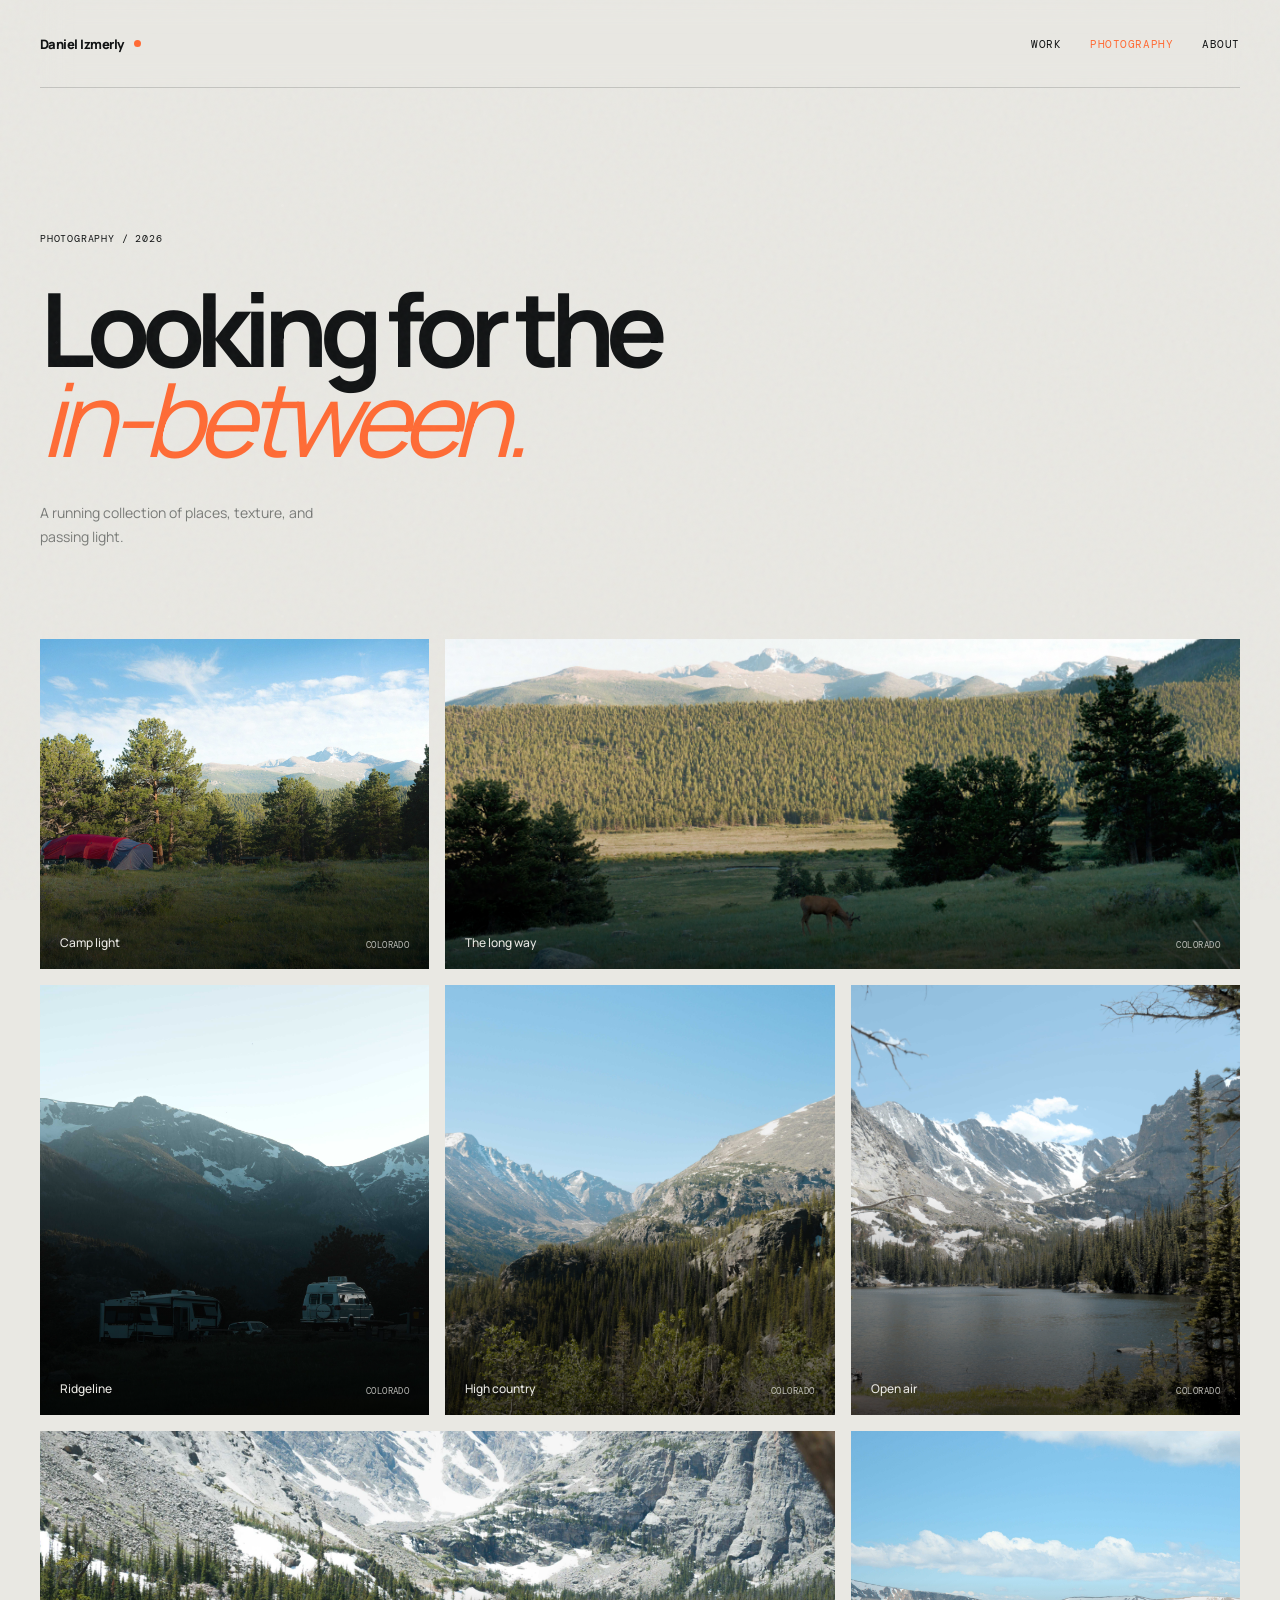
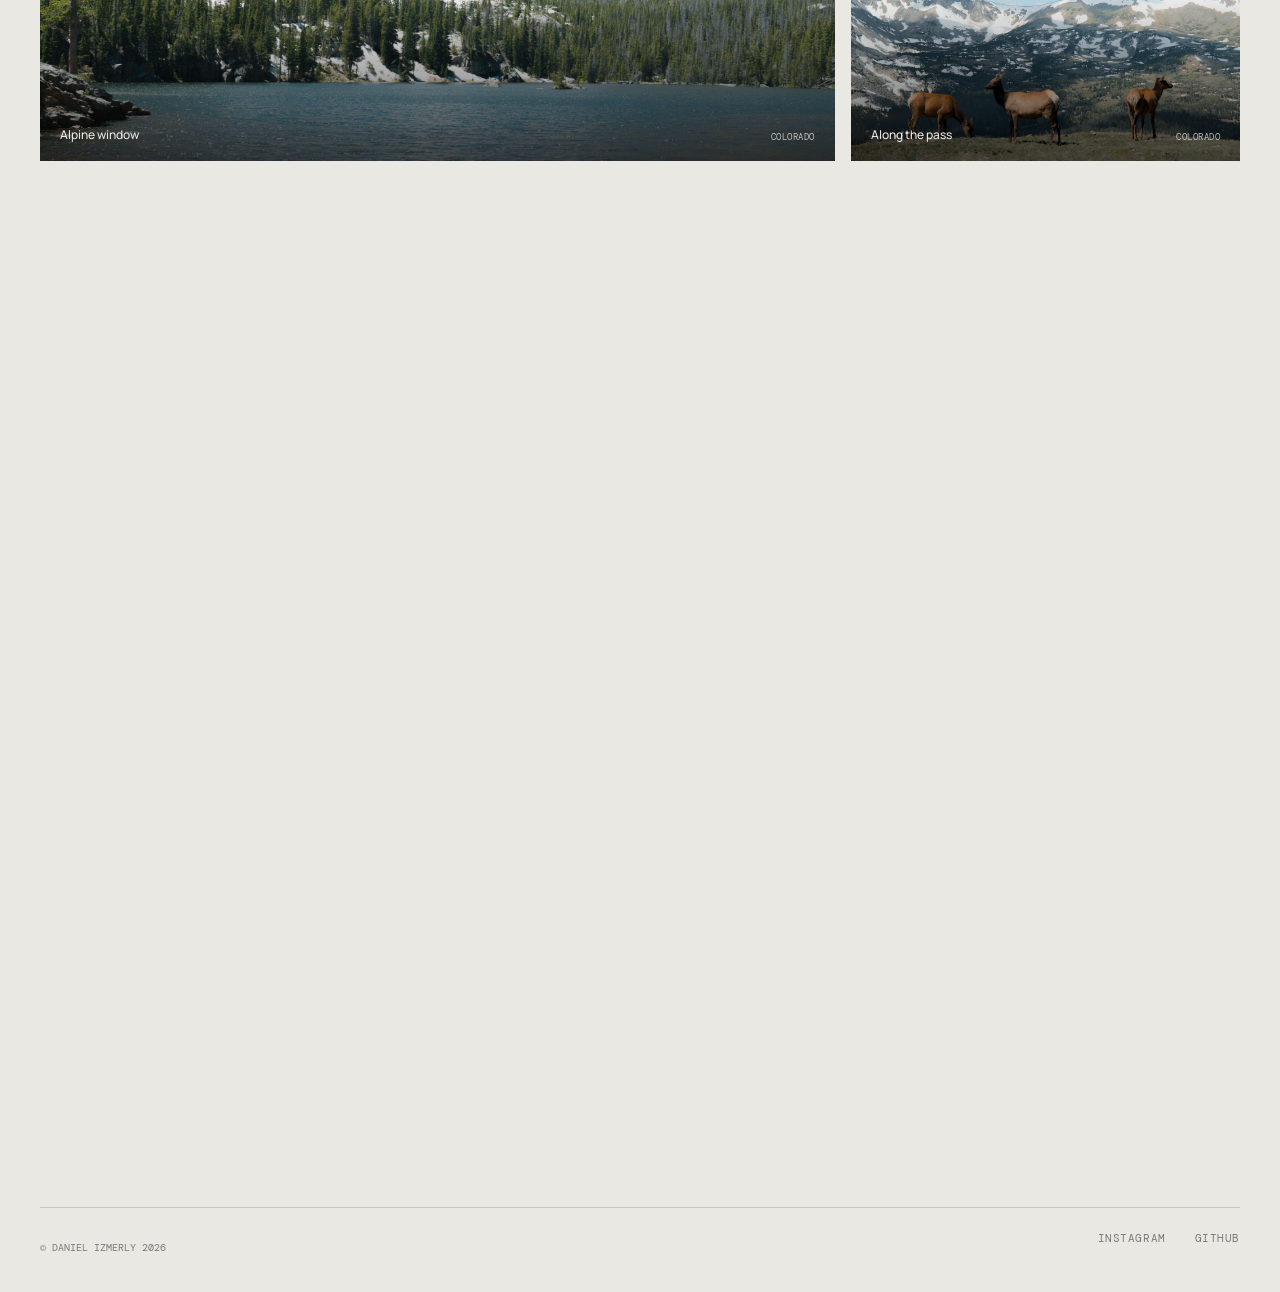
==== commit 1cf41395: "Refine hero scroll scene and remove camera viewer" ====
--- a/photography.html
+++ b/photography.html
@@ -28,26 +28,6 @@
         <p class="reveal">A running collection of places, texture, and passing light.</p>
       </section>
 
-      <!-- Interactive A7 IV model: CC BY attribution is kept visible below. -->
-      <section class="camera-stage section-wrap reveal" aria-label="Interactive Sony A7 IV camera model">
-        <div class="camera-copy">
-          <p class="eyebrow">My camera</p>
-          <h2>Built for<br />the walk.</h2>
-          <p>Drag to explore the camera. The model rotates on its own when the page opens.</p>
-        </div>
-        <div class="camera-viewer">
-          <div class="camera-ring ring-a" aria-hidden="true"></div>
-          <div class="camera-ring ring-b" aria-hidden="true"></div>
-          <iframe
-            title="Interactive Sony A7 IV 3D model"
-            src="https://sketchfab.com/models/874d213bf51b4523b81abc95d3e24c03/embed?autospin=1&autostart=1&ui_controls=0&ui_infos=0&ui_stop=0"
-            allow="autoplay; fullscreen; xr-spatial-tracking"
-            allowfullscreen
-          ></iframe>
-        </div>
-        <p class="camera-credit">3D model <a href="https://sketchfab.com/3d-models/sony-a7iv-874d213bf51b4523b81abc95d3e24c03" target="_blank" rel="noreferrer">SONY A7IV</a> by <a href="https://sketchfab.com/MarcosDPF" target="_blank" rel="noreferrer">MarcosDPF</a>, licensed <a href="https://creativecommons.org/licenses/by/4.0/" target="_blank" rel="noreferrer">CC BY 4.0</a>.</p>
-      </section>
-
       <section class="photo-grid section-wrap" data-photo-grid aria-label="Photography collection"></section>
 
       <section class="contact-strip section-wrap reveal">
--- a/styles.css
+++ b/styles.css
@@ -115,11 +115,6 @@
 .project-card:hover::after { opacity: 1; transform: translateX(0); }
 .project-number { color: var(--teal); }
 
-/* The viewer is an embedded, interactive 3D model with CSS orbit details. */
-.camera-stage { display: grid; grid-template-columns: .7fr 1.3fr; gap: clamp(28px, 7vw, 115px); align-items: center; margin: 0 auto 140px; padding: clamp(28px, 5vw, 70px); background: var(--surface); position: relative; overflow: hidden; }
-.camera-stage::before { content: "A7 IV / 33MP"; position: absolute; top: 22px; right: 28px; color: var(--muted); font: 9px var(--mono); letter-spacing: .12em; }
-.camera-copy { position: relative; z-index: 2; }.camera-copy h2 { margin: 21px 0; font-size: clamp(38px, 4.5vw, 68px); line-height: .92; letter-spacing: -.07em; }.camera-copy > p:last-child { max-width: 250px; margin: 0; color: var(--muted); font-size: 14px; line-height: 1.7; }
-.camera-viewer { min-height: 430px; position: relative; isolation: isolate; }.camera-viewer iframe { position: absolute; inset: 0; width: 100%; height: 100%; z-index: 1; border: 0; background: transparent; mix-blend-mode: screen; }.camera-ring { position: absolute; border: 1px solid rgba(79,199,196,.35); border-radius: 50%; pointer-events: none; z-index: 2; }.ring-a { width: 84%; aspect-ratio: 1; top: 6%; left: 8%; animation: orbit-turn 20s linear infinite; }.ring-b { width: 53%; aspect-ratio: 1; right: -3%; bottom: 4%; border-color: rgba(255,107,53,.45); animation: orbit-turn 13s linear reverse infinite; }.camera-ring::before { content: ""; position: absolute; width: 6px; height: 6px; top: 50%; left: -3px; border-radius: 50%; background: var(--orange); }.camera-credit { grid-column: 1 / -1; margin: -12px 0 0; color: var(--muted); font: 9px/1.55 var(--mono); }.camera-credit a { text-decoration: underline; text-underline-offset: 3px; }
 
 @keyframes orbit-turn { to { transform: rotate(360deg); } }
 @keyframes dust-drift { to { background-position: 47px 64px, -42px 91px; } }
@@ -127,11 +122,84 @@
 @media (max-width: 760px) {
   .orbit-one { width: 105vw; right: -50vw; top: -65vw; }.orbit-two { width: 75vw; right: -17vw; bottom: -46vw; }
   .work-section::before { position: static; display: block; margin: 22px 0 9px; }.project-card { padding-inline: 0; }.project-card:hover { transform: none; }
-  .camera-stage { grid-template-columns: 1fr; margin-bottom: 86px; padding: 46px 24px 22px; }.camera-stage::before { top: 15px; right: 18px; }.camera-viewer { min-height: 350px; }.camera-credit { margin-top: 0; }
 }
 
 @media (prefers-reduced-motion: reduce) {
   body::before, .hero-orbit, .camera-ring { animation: none; }
+}
+
+/* Scroll scene: one structured frame, readable copy, and movement that earns its place. */
+.hero {
+  width: 100%;
+  height: 165vh;
+  min-height: 940px;
+  margin: 0;
+  padding: 0;
+  display: block;
+  overflow: visible;
+}
+.hero-stage {
+  height: 100svh;
+  min-height: 680px;
+  position: sticky;
+  top: 0;
+  overflow: hidden;
+  isolation: isolate;
+  background: #0d0f10;
+}
+.hero-media { inset: 0; }
+.hero-photo { inset: -9%; transform: scale(1.04); transform-origin: center; }
+.hero-scrim { background: linear-gradient(90deg, rgba(8, 9, 10, .9), rgba(8, 9, 10, .43) 60%, rgba(8, 9, 10, .28)), linear-gradient(0deg, rgba(8, 9, 10, .9), transparent 65%); }
+.hero-frame { inset: 18px; border-color: rgba(241, 240, 234, .26); }
+.hero-content {
+  position: absolute;
+  inset: 0;
+  display: flex;
+  flex-direction: column;
+  padding: clamp(80px, 14vh, 170px) clamp(30px, 6vw, 92px) 34px;
+  will-change: auto;
+}
+.hero-kicker { margin: 0; }
+.hero h1, .hero-title { margin-top: clamp(34px, 6vh, 80px); }
+.hero-title, .hero-kicker { will-change: transform, opacity; }
+.hero-foot {
+  width: min(660px, 100%);
+  margin-top: auto;
+  padding: 18px 18px 18px 20px;
+  border: 1px solid rgba(241, 240, 234, .26);
+  border-radius: 2px;
+  background: rgba(11, 13, 14, .42);
+  backdrop-filter: blur(14px);
+  color: #f1f0ea;
+}
+.hero-foot p { color: rgba(241,240,234,.82); }
+.hero-foot::before { content: "ABOUT / 01"; position: absolute; top: -9px; left: 14px; padding: 0 5px; color: var(--teal); background: #111314; font: 9px var(--mono); letter-spacing: .11em; }
+.hero-index { right: 38px; bottom: 42px; }
+.orbit-one { width: min(48vw, 700px); right: -15vw; top: -23vw; opacity: .72; }
+.hero-orbit::before { background: var(--teal); box-shadow: 0 0 0 7px rgba(79,199,196,.13); }
+body::before { opacity: .22; animation-duration: 32s; }
+
+.work-section::before { content: "// selected work"; top: 112px; color: var(--muted); }
+.project-list { background-image: linear-gradient(rgba(79,199,196,.035) 1px, transparent 1px), linear-gradient(90deg, rgba(79,199,196,.035) 1px, transparent 1px); }
+.project-card { border-left: 1px solid transparent; }
+.project-card:hover { border-left-color: var(--teal); background: rgba(79,199,196,.045); }
+
+@media (max-width: 760px) {
+  .hero { height: 140svh; min-height: 830px; }
+  .hero-stage { width: 100%; min-height: 610px; }
+  .hero-frame { inset: 10px; }
+  .hero-content { padding: 98px 30px 25px; }
+  .hero h1, .hero-title { margin-top: 38px; }
+  .hero-foot { padding: 15px; }
+  .hero-foot::before { top: -8px; }
+  .hero-index { right: 26px; bottom: 29px; }
+  .orbit-one { width: 110vw; right: -54vw; top: -56vw; }
+}
+
+@media (prefers-reduced-motion: reduce) {
+  .hero { height: auto; min-height: 0; }
+  .hero-stage { position: relative; height: max(680px, 100svh); }
+  .hero-content { transform: none; opacity: 1; }
 }
 
 @keyframes draw-vertical { to { transform: scaleY(1); } }
